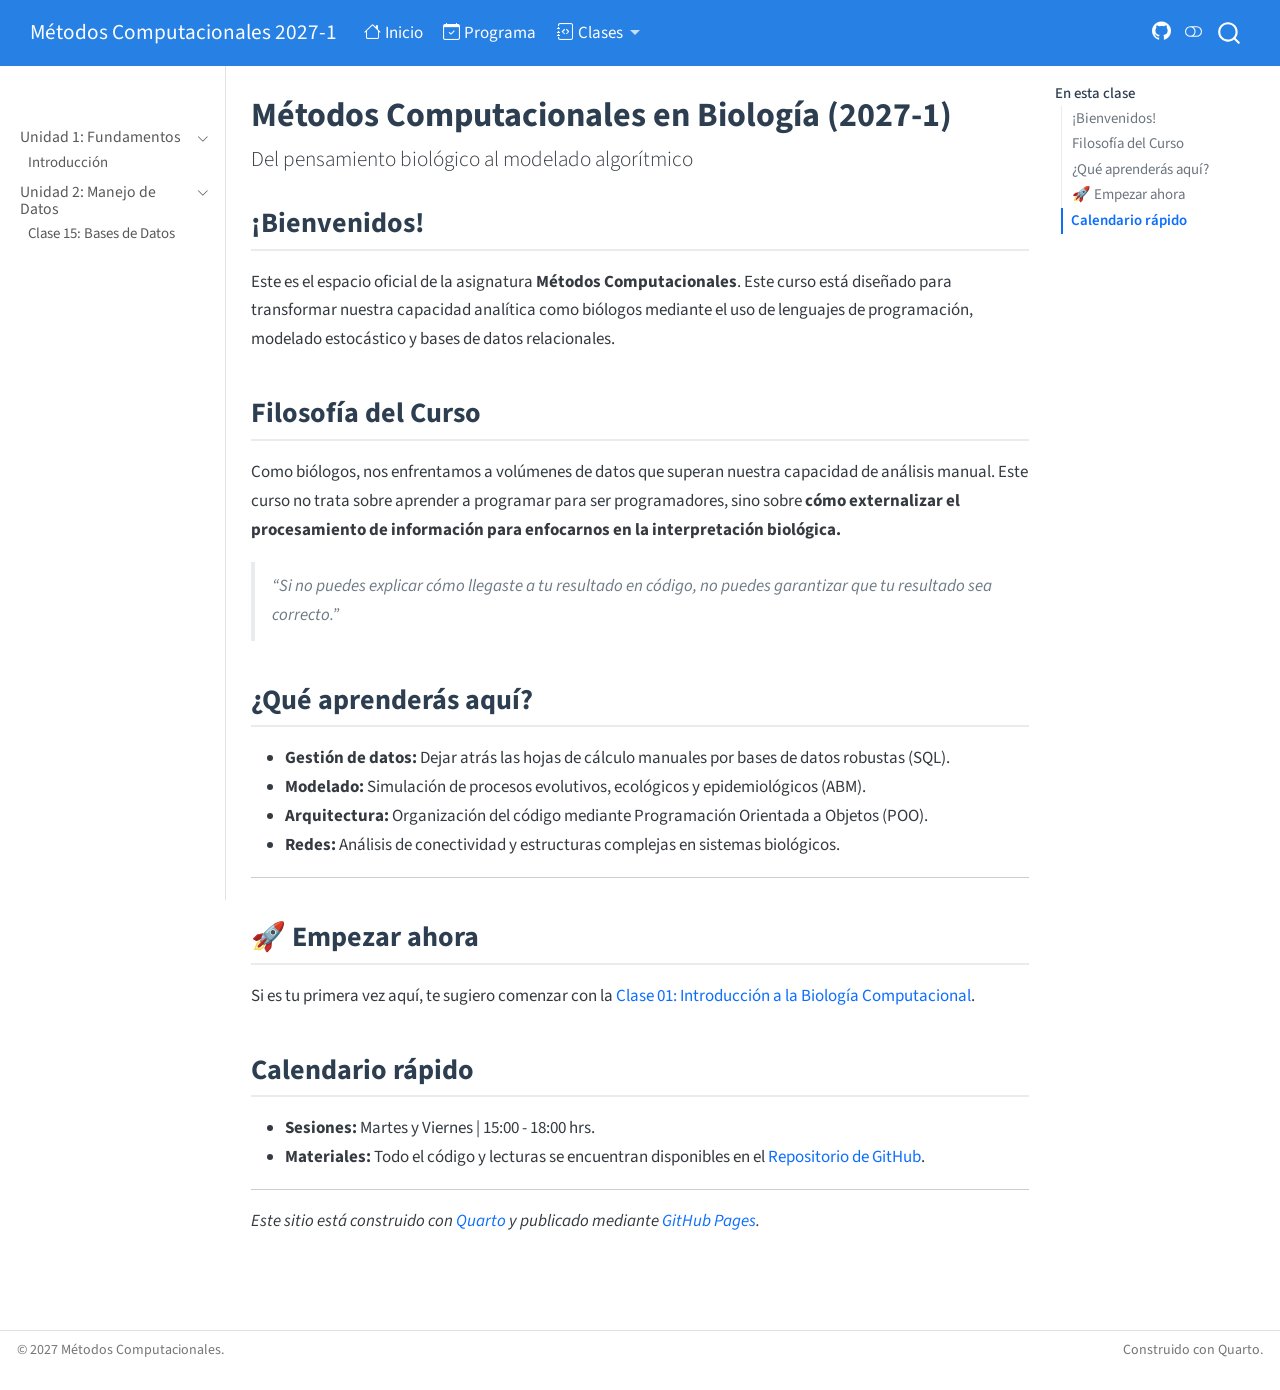
==== docs/index.html @ 6503f7df "Bases de Datos" ====
<!DOCTYPE html>
<html xmlns="http://www.w3.org/1999/xhtml" lang="en" xml:lang="en"><head>

<meta charset="utf-8">
<meta name="generator" content="quarto-1.9.38">

<meta name="viewport" content="width=device-width, initial-scale=1.0, user-scalable=yes">


<title>Métodos Computacionales en Biología (2027-1) – Métodos Computacionales 2027-1</title>
<style>
/* Default styles provided by pandoc.
** See https://pandoc.org/MANUAL.html#variables-for-html for config info.
*/
code{white-space: pre-wrap;}
span.smallcaps{font-variant: small-caps;}
div.columns{display: flex; gap: min(4vw, 1.5em);}
div.column{flex: auto; overflow-x: auto;}
div.hanging-indent{margin-left: 1.5em; text-indent: -1.5em;}
ul.task-list{list-style: none;}
ul.task-list li input[type="checkbox"] {
  width: 0.8em;
  margin: 0 0.8em 0.2em -1em; /* quarto-specific, see https://github.com/quarto-dev/quarto-cli/issues/4556 */ 
  vertical-align: middle;
}
</style>


<script src="site_libs/quarto-nav/quarto-nav.js"></script>
<script src="site_libs/quarto-nav/headroom.min.js"></script>
<script src="site_libs/clipboard/clipboard.min.js"></script>
<script src="site_libs/quarto-search/autocomplete.umd.js"></script>
<script src="site_libs/quarto-search/fuse.min.js"></script>
<script src="site_libs/quarto-search/quarto-search.js"></script>
<meta name="quarto:offset" content="./">
<script src="site_libs/quarto-html/quarto.js" type="module"></script>
<script src="site_libs/quarto-html/tabsets/tabsets.js" type="module"></script>
<script src="site_libs/quarto-html/popper.min.js"></script>
<script src="site_libs/quarto-html/tippy.umd.min.js"></script>
<script src="site_libs/quarto-html/anchor.min.js"></script>
<link href="site_libs/quarto-html/tippy.css" rel="stylesheet">
<link href="site_libs/quarto-html/quarto-syntax-highlighting-15634bcf2e68342d4ad2dfa704d543f6.css" rel="stylesheet" class="quarto-color-scheme" id="quarto-text-highlighting-styles">
<link href="site_libs/quarto-html/quarto-syntax-highlighting-dark-0a6b7249c26820e032cb0bd839ff02b1.css" rel="stylesheet" class="quarto-color-scheme quarto-color-alternate" id="quarto-text-highlighting-styles">
<link href="site_libs/quarto-html/quarto-syntax-highlighting-15634bcf2e68342d4ad2dfa704d543f6.css" rel="stylesheet" class="quarto-color-scheme-extra" id="quarto-text-highlighting-styles">
<script src="site_libs/bootstrap/bootstrap.min.js"></script>
<link href="site_libs/bootstrap/bootstrap-icons.css" rel="stylesheet">
<link href="site_libs/bootstrap/bootstrap-c9edf900248ff5ad745d720bad500884.min.css" rel="stylesheet" append-hash="true" class="quarto-color-scheme" id="quarto-bootstrap" data-mode="light">
<link href="site_libs/bootstrap/bootstrap-dark-513254ab9fde06903d9cc9952ab71812.min.css" rel="stylesheet" append-hash="true" class="quarto-color-scheme quarto-color-alternate" id="quarto-bootstrap" data-mode="dark">
<link href="site_libs/bootstrap/bootstrap-c9edf900248ff5ad745d720bad500884.min.css" rel="stylesheet" append-hash="true" class="quarto-color-scheme-extra" id="quarto-bootstrap" data-mode="light">
<script id="quarto-search-options" type="application/json">{
  "location": "navbar",
  "copy-button": false,
  "collapse-after": 3,
  "panel-placement": "end",
  "type": "overlay",
  "limit": 50,
  "keyboard-shortcut": [
    "f",
    "/",
    "s"
  ],
  "show-item-context": false,
  "language": {
    "search-no-results-text": "No results",
    "search-matching-documents-text": "matching documents",
    "search-copy-link-title": "Copy link to search",
    "search-hide-matches-text": "Hide additional matches",
    "search-more-match-text": "more match in this document",
    "search-more-matches-text": "more matches in this document",
    "search-clear-button-title": "Clear",
    "search-text-placeholder": "",
    "search-detached-cancel-button-title": "Cancel",
    "search-submit-button-title": "Submit",
    "search-label": "Search"
  }
}</script>


<link rel="stylesheet" href="styles.css">
</head>

<body class="nav-sidebar docked nav-fixed quarto-light"><script id="quarto-html-before-body" type="application/javascript">
    const toggleBodyColorMode = (bsSheetEl) => {
      const mode = bsSheetEl.getAttribute("data-mode");
      const bodyEl = window.document.querySelector("body");
      if (mode === "dark") {
        bodyEl.classList.add("quarto-dark");
        bodyEl.classList.remove("quarto-light");
      } else {
        bodyEl.classList.add("quarto-light");
        bodyEl.classList.remove("quarto-dark");
      }
    }
    const toggleBodyColorPrimary = () => {
      const bsSheetEl = window.document.querySelector("link#quarto-bootstrap:not([rel=disabled-stylesheet])");
      if (bsSheetEl) {
        toggleBodyColorMode(bsSheetEl);
      }
    }
    const setColorSchemeToggle = (alternate) => {
      const toggles = window.document.querySelectorAll('.quarto-color-scheme-toggle');
      for (let i=0; i < toggles.length; i++) {
        const toggle = toggles[i];
        if (toggle) {
          if (alternate) {
            toggle.classList.add("alternate");
          } else {
            toggle.classList.remove("alternate");
          }
        }
      }
    };
    const toggleColorMode = (alternate) => {
      // Switch the stylesheets
      const primaryStylesheets = window.document.querySelectorAll('link.quarto-color-scheme:not(.quarto-color-alternate)');
      const alternateStylesheets = window.document.querySelectorAll('link.quarto-color-scheme.quarto-color-alternate');
      manageTransitions('#quarto-margin-sidebar .nav-link', false);
      if (alternate) {
        // note: dark is layered on light, we don't disable primary!
        enableStylesheet(alternateStylesheets);
        for (const sheetNode of alternateStylesheets) {
          if (sheetNode.id === "quarto-bootstrap") {
            toggleBodyColorMode(sheetNode);
          }
        }
      } else {
        disableStylesheet(alternateStylesheets);
        enableStylesheet(primaryStylesheets)
        toggleBodyColorPrimary();
      }
      manageTransitions('#quarto-margin-sidebar .nav-link', true);
      // Switch the toggles
      setColorSchemeToggle(alternate)
      // Hack to workaround the fact that safari doesn't
      // properly recolor the scrollbar when toggling (#1455)
      if (navigator.userAgent.indexOf('Safari') > 0 && navigator.userAgent.indexOf('Chrome') == -1) {
        manageTransitions("body", false);
        window.scrollTo(0, 1);
        setTimeout(() => {
          window.scrollTo(0, 0);
          manageTransitions("body", true);
        }, 40);
      }
    }
    const disableStylesheet = (stylesheets) => {
      for (let i=0; i < stylesheets.length; i++) {
        const stylesheet = stylesheets[i];
        stylesheet.rel = 'disabled-stylesheet';
      }
    }
    const enableStylesheet = (stylesheets) => {
      for (let i=0; i < stylesheets.length; i++) {
        const stylesheet = stylesheets[i];
        if(stylesheet.rel !== 'stylesheet') { // for Chrome, which will still FOUC without this check
          stylesheet.rel = 'stylesheet';
        }
      }
    }
    const manageTransitions = (selector, allowTransitions) => {
      const els = window.document.querySelectorAll(selector);
      for (let i=0; i < els.length; i++) {
        const el = els[i];
        if (allowTransitions) {
          el.classList.remove('notransition');
        } else {
          el.classList.add('notransition');
        }
      }
    }
    const isFileUrl = () => {
      return window.location.protocol === 'file:';
    }
    const hasAlternateSentinel = () => {
      let styleSentinel = getColorSchemeSentinel();
      if (styleSentinel !== null) {
        return styleSentinel === "alternate";
      } else {
        return false;
      }
    }
    const setStyleSentinel = (alternate) => {
      const value = alternate ? "alternate" : "default";
      if (!isFileUrl()) {
        window.localStorage.setItem("quarto-color-scheme", value);
      } else {
        localAlternateSentinel = value;
      }
    }
    const getColorSchemeSentinel = () => {
      if (!isFileUrl()) {
        const storageValue = window.localStorage.getItem("quarto-color-scheme");
        return storageValue != null ? storageValue : localAlternateSentinel;
      } else {
        return localAlternateSentinel;
      }
    }
    const toggleGiscusIfUsed = (isAlternate, darkModeDefault) => {
      const baseTheme = document.querySelector('#giscus-base-theme')?.value ?? 'light';
      const alternateTheme = document.querySelector('#giscus-alt-theme')?.value ?? 'dark';
      let newTheme = '';
      if(authorPrefersDark) {
        newTheme = isAlternate ? baseTheme : alternateTheme;
      } else {
        newTheme = isAlternate ? alternateTheme : baseTheme;
      }
      const changeGiscusTheme = () => {
        // From: https://github.com/giscus/giscus/issues/336
        const sendMessage = (message) => {
          const iframe = document.querySelector('iframe.giscus-frame');
          if (!iframe) return;
          iframe.contentWindow.postMessage({ giscus: message }, 'https://giscus.app');
        }
        sendMessage({
          setConfig: {
            theme: newTheme
          }
        });
      }
      const isGiscussLoaded = window.document.querySelector('iframe.giscus-frame') !== null;
      if (isGiscussLoaded) {
        changeGiscusTheme();
      }
    };
    const authorPrefersDark = false;
    const darkModeDefault = authorPrefersDark;
      document.querySelector('link#quarto-text-highlighting-styles.quarto-color-scheme-extra').rel = 'disabled-stylesheet';
      document.querySelector('link#quarto-bootstrap.quarto-color-scheme-extra').rel = 'disabled-stylesheet';
    let localAlternateSentinel = darkModeDefault ? 'alternate' : 'default';
    // Dark / light mode switch
    window.quartoToggleColorScheme = () => {
      // Read the current dark / light value
      let toAlternate = !hasAlternateSentinel();
      toggleColorMode(toAlternate);
      setStyleSentinel(toAlternate);
      toggleGiscusIfUsed(toAlternate, darkModeDefault);
      window.dispatchEvent(new Event('resize'));
    };
    // Switch to dark mode if need be
    if (hasAlternateSentinel()) {
      toggleColorMode(true);
    } else {
      toggleColorMode(false);
    }
  </script>

<div id="quarto-search-results"></div>
  <header id="quarto-header" class="headroom fixed-top">
    <nav class="navbar navbar-expand-lg " data-bs-theme="dark">
      <div class="navbar-container container-fluid">
      <div class="navbar-brand-container mx-auto">
    <a class="navbar-brand" href="./index.html">
    <span class="navbar-title">Métodos Computacionales 2027-1</span>
    </a>
  </div>
            <div id="quarto-search" class="" title="Search"></div>
          <button class="navbar-toggler" type="button" data-bs-toggle="collapse" data-bs-target="#navbarCollapse" aria-controls="navbarCollapse" role="menu" aria-expanded="false" aria-label="Toggle navigation" onclick="if (window.quartoToggleHeadroom) { window.quartoToggleHeadroom(); }">
  <span class="navbar-toggler-icon"></span>
</button>
          <div class="collapse navbar-collapse" id="navbarCollapse">
            <ul class="navbar-nav navbar-nav-scroll me-auto">
  <li class="nav-item">
    <a class="nav-link active" href="./index.html" aria-current="page"> <i class="bi bi-house" role="img">
</i> 
<span class="menu-text">Inicio</span></a>
  </li>  
  <li class="nav-item">
    <a class="nav-link" href="./programa.html"> <i class="bi bi-calendar-check" role="img">
</i> 
<span class="menu-text">Programa</span></a>
  </li>  
  <li class="nav-item dropdown ">
    <a class="nav-link dropdown-toggle" href="#" id="nav-menu-clases" role="link" data-bs-toggle="dropdown" aria-expanded="false">
      <i class="bi bi-journal-code" role="img">
</i> 
 <span class="menu-text">Clases</span>
    </a>
    <ul class="dropdown-menu" aria-labelledby="nav-menu-clases">    
        <li>
    <a class="dropdown-item" href="./clases/clase-15-db.html">
 <span class="dropdown-text">Clase 15: Bases de Datos</span></a>
  </li>  
    </ul>
  </li>
</ul>
            <ul class="navbar-nav navbar-nav-scroll ms-auto">
  <li class="nav-item compact">
    <a class="nav-link" href="https://github.com/tu-usuario/Metodos_Computacionales_2027_1"> <i class="bi bi-github" role="img" aria-label="GitHub">
</i> 
<span class="menu-text"></span></a>
  </li>  
</ul>
          </div> <!-- /navcollapse -->
            <div class="quarto-navbar-tools">
  <a href="" class="quarto-color-scheme-toggle quarto-navigation-tool  px-1" onclick="window.quartoToggleColorScheme(); return false;" title="Toggle dark mode"><i class="bi"></i></a>
</div>
      </div> <!-- /container-fluid -->
    </nav>
  <nav class="quarto-secondary-nav">
    <div class="container-fluid d-flex">
      <button type="button" class="quarto-btn-toggle btn" data-bs-toggle="collapse" role="button" data-bs-target=".quarto-sidebar-collapse-item" aria-controls="quarto-sidebar" aria-expanded="false" aria-label="Toggle sidebar navigation" onclick="if (window.quartoToggleHeadroom) { window.quartoToggleHeadroom(); }">
        <i class="bi bi-layout-text-sidebar-reverse"></i>
      </button>
        <nav class="quarto-page-breadcrumbs" aria-label="breadcrumb"><ol class="breadcrumb"><li class="breadcrumb-item">Métodos Computacionales en Biología (2027-1)</li></ol></nav>
        <a class="flex-grow-1" role="navigation" data-bs-toggle="collapse" data-bs-target=".quarto-sidebar-collapse-item" aria-controls="quarto-sidebar" aria-expanded="false" aria-label="Toggle sidebar navigation" onclick="if (window.quartoToggleHeadroom) { window.quartoToggleHeadroom(); }">      
        </a>
      <button type="button" class="btn quarto-search-button" aria-label="Search" onclick="window.quartoOpenSearch();">
        <i class="bi bi-search"></i>
      </button>
    </div>
  </nav>
</header>
<!-- content -->
<div id="quarto-content" class="quarto-container page-columns page-rows-contents page-layout-article page-navbar">
<!-- sidebar -->
  <nav id="quarto-sidebar" class="sidebar collapse collapse-horizontal quarto-sidebar-collapse-item sidebar-navigation docked overflow-auto">
        <div class="mt-2 flex-shrink-0 align-items-center">
        <div class="sidebar-search">
        <div id="quarto-search" class="" title="Search"></div>
        </div>
        </div>
    <div class="sidebar-menu-container"> 
    <ul class="list-unstyled mt-1">
        <li class="sidebar-item sidebar-item-section">
      <div class="sidebar-item-container"> 
            <a class="sidebar-item-text sidebar-link text-start" data-bs-toggle="collapse" data-bs-target="#quarto-sidebar-section-1" role="navigation" aria-expanded="true">
 <span class="menu-text">Unidad 1: Fundamentos</span></a>
          <a class="sidebar-item-toggle text-start" data-bs-toggle="collapse" data-bs-target="#quarto-sidebar-section-1" role="navigation" aria-expanded="true" aria-label="Toggle section">
            <i class="bi bi-chevron-right ms-2"></i>
          </a> 
      </div>
      <ul id="quarto-sidebar-section-1" class="collapse list-unstyled sidebar-section depth1 show">  
          <li class="sidebar-item">
  <div class="sidebar-item-container"> 
  <a href="./clases/clase-01-intro.html" class="sidebar-item-text sidebar-link">
 <span class="menu-text">Introducción</span></a>
  </div>
</li>
      </ul>
  </li>
        <li class="sidebar-item sidebar-item-section">
      <div class="sidebar-item-container"> 
            <a class="sidebar-item-text sidebar-link text-start" data-bs-toggle="collapse" data-bs-target="#quarto-sidebar-section-2" role="navigation" aria-expanded="true">
 <span class="menu-text">Unidad 2: Manejo de Datos</span></a>
          <a class="sidebar-item-toggle text-start" data-bs-toggle="collapse" data-bs-target="#quarto-sidebar-section-2" role="navigation" aria-expanded="true" aria-label="Toggle section">
            <i class="bi bi-chevron-right ms-2"></i>
          </a> 
      </div>
      <ul id="quarto-sidebar-section-2" class="collapse list-unstyled sidebar-section depth1 show">  
          <li class="sidebar-item">
  <div class="sidebar-item-container"> 
  <a href="./clases/clase-15-db.html" class="sidebar-item-text sidebar-link">
 <span class="menu-text">Clase 15: Bases de Datos</span></a>
  </div>
</li>
      </ul>
  </li>
    </ul>
    </div>
</nav>
<div id="quarto-sidebar-glass" class="quarto-sidebar-collapse-item" data-bs-toggle="collapse" data-bs-target=".quarto-sidebar-collapse-item"></div>
<!-- margin-sidebar -->
    <div id="quarto-margin-sidebar" class="sidebar margin-sidebar">
        <nav id="TOC" role="doc-toc" class="toc-active">
    <h2 id="toc-title">En esta clase</h2>
   
  <ul>
  <li><a href="#bienvenidos" id="toc-bienvenidos" class="nav-link active" data-scroll-target="#bienvenidos">¡Bienvenidos!</a></li>
  <li><a href="#filosofía-del-curso" id="toc-filosofía-del-curso" class="nav-link" data-scroll-target="#filosofía-del-curso">Filosofía del Curso</a></li>
  <li><a href="#qué-aprenderás-aquí" id="toc-qué-aprenderás-aquí" class="nav-link" data-scroll-target="#qué-aprenderás-aquí">¿Qué aprenderás aquí?</a></li>
  <li><a href="#empezar-ahora" id="toc-empezar-ahora" class="nav-link" data-scroll-target="#empezar-ahora">🚀 Empezar ahora</a></li>
  <li><a href="#calendario-rápido" id="toc-calendario-rápido" class="nav-link" data-scroll-target="#calendario-rápido">Calendario rápido</a></li>
  </ul>
</nav>
    </div>
<!-- main -->
<main class="content" id="quarto-document-content">


<header id="title-block-header" class="quarto-title-block default">
<div class="quarto-title">
<h1 class="title">Métodos Computacionales en Biología (2027-1)</h1>
<p class="subtitle lead">Del pensamiento biológico al modelado algorítmico</p>
</div>



<div class="quarto-title-meta">

    
  
    
  </div>
  


</header>


<section id="bienvenidos" class="level2">
<h2 class="anchored" data-anchor-id="bienvenidos">¡Bienvenidos!</h2>
<p>Este es el espacio oficial de la asignatura <strong>Métodos Computacionales</strong>. Este curso está diseñado para transformar nuestra capacidad analítica como biólogos mediante el uso de lenguajes de programación, modelado estocástico y bases de datos relacionales.</p>
</section>
<section id="filosofía-del-curso" class="level2">
<h2 class="anchored" data-anchor-id="filosofía-del-curso">Filosofía del Curso</h2>
<p>Como biólogos, nos enfrentamos a volúmenes de datos que superan nuestra capacidad de análisis manual. Este curso no trata sobre aprender a programar para ser programadores, sino sobre <strong>cómo externalizar el procesamiento de información para enfocarnos en la interpretación biológica.</strong></p>
<blockquote class="blockquote">
<p><em>“Si no puedes explicar cómo llegaste a tu resultado en código, no puedes garantizar que tu resultado sea correcto.”</em></p>
</blockquote>
</section>
<section id="qué-aprenderás-aquí" class="level2">
<h2 class="anchored" data-anchor-id="qué-aprenderás-aquí">¿Qué aprenderás aquí?</h2>
<ul>
<li><strong>Gestión de datos:</strong> Dejar atrás las hojas de cálculo manuales por bases de datos robustas (SQL).</li>
<li><strong>Modelado:</strong> Simulación de procesos evolutivos, ecológicos y epidemiológicos (ABM).</li>
<li><strong>Arquitectura:</strong> Organización del código mediante Programación Orientada a Objetos (POO).</li>
<li><strong>Redes:</strong> Análisis de conectividad y estructuras complejas en sistemas biológicos.</li>
</ul>
<hr>
</section>
<section id="empezar-ahora" class="level2">
<h2 class="anchored" data-anchor-id="empezar-ahora">🚀 Empezar ahora</h2>
<p>Si es tu primera vez aquí, te sugiero comenzar con la <a href="./clases/clase-01-intro.html">Clase 01: Introducción a la Biología Computacional</a>.</p>
</section>
<section id="calendario-rápido" class="level2">
<h2 class="anchored" data-anchor-id="calendario-rápido">Calendario rápido</h2>
<ul>
<li><strong>Sesiones:</strong> Martes y Viernes | 15:00 - 18:00 hrs.</li>
<li><strong>Materiales:</strong> Todo el código y lecturas se encuentran disponibles en el <a href="https://github.com/tu-usuario/Metodos_Computacionales_2027_1">Repositorio de GitHub</a>.</li>
</ul>
<hr>
<p><em>Este sitio está construido con <a href="https://quarto.org">Quarto</a> y publicado mediante <a href="https://pages.github.com">GitHub Pages</a>.</em></p>


</section>

</main> <!-- /main -->
<script id="quarto-html-after-body" type="application/javascript">
  window.document.addEventListener("DOMContentLoaded", function (event) {
    // Ensure there is a toggle, if there isn't float one in the top right
    if (window.document.querySelector('.quarto-color-scheme-toggle') === null) {
      const a = window.document.createElement('a');
      a.classList.add('top-right');
      a.classList.add('quarto-color-scheme-toggle');
      a.href = "";
      a.onclick = function() { try { window.quartoToggleColorScheme(); } catch {} return false; };
      const i = window.document.createElement("i");
      i.classList.add('bi');
      a.appendChild(i);
      window.document.body.appendChild(a);
    }
    setColorSchemeToggle(hasAlternateSentinel())
    const icon = "";
    const anchorJS = new window.AnchorJS();
    anchorJS.options = {
      placement: 'right',
      icon: icon
    };
    anchorJS.add('.anchored');
    const isCodeAnnotation = (el) => {
      for (const clz of el.classList) {
        if (clz.startsWith('code-annotation-')) {                     
          return true;
        }
      }
      return false;
    }
    const onCopySuccess = function(e) {
      // button target
      const button = e.trigger;
      // don't keep focus
      button.blur();
      // flash "checked"
      button.classList.add('code-copy-button-checked');
      var currentTitle = button.getAttribute("title");
      button.setAttribute("title", "Copied!");
      let tooltip;
      if (window.bootstrap) {
        button.setAttribute("data-bs-toggle", "tooltip");
        button.setAttribute("data-bs-placement", "left");
        button.setAttribute("data-bs-title", "Copied!");
        tooltip = new bootstrap.Tooltip(button, 
          { trigger: "manual", 
            customClass: "code-copy-button-tooltip",
            offset: [0, -8]});
        tooltip.show();    
      }
      setTimeout(function() {
        if (tooltip) {
          tooltip.hide();
          button.removeAttribute("data-bs-title");
          button.removeAttribute("data-bs-toggle");
          button.removeAttribute("data-bs-placement");
        }
        button.setAttribute("title", currentTitle);
        button.classList.remove('code-copy-button-checked');
      }, 1000);
      // clear code selection
      e.clearSelection();
    }
    const getTextToCopy = function(trigger) {
      const outerScaffold = trigger.parentElement.cloneNode(true);
      const codeEl = outerScaffold.querySelector('code');
      for (const childEl of codeEl.children) {
        if (isCodeAnnotation(childEl)) {
          childEl.remove();
        }
      }
      return codeEl.innerText;
    }
    const clipboard = new window.ClipboardJS('.code-copy-button:not([data-in-quarto-modal])', {
      text: getTextToCopy
    });
    clipboard.on('success', onCopySuccess);
    if (window.document.getElementById('quarto-embedded-source-code-modal')) {
      const clipboardModal = new window.ClipboardJS('.code-copy-button[data-in-quarto-modal]', {
        text: getTextToCopy,
        container: window.document.getElementById('quarto-embedded-source-code-modal')
      });
      clipboardModal.on('success', onCopySuccess);
    }
      var localhostRegex = new RegExp(/^(?:http|https):\/\/localhost\:?[0-9]*\//);
      var mailtoRegex = new RegExp(/^mailto:/);
        var filterRegex = new RegExp("https:\/\/tu-usuario\.github\.io\/Metodos_Computacionales_2027_1");
      var isInternal = (href) => {
          return filterRegex.test(href) || localhostRegex.test(href) || mailtoRegex.test(href);
      }
      // Inspect non-navigation links and adorn them if external
     var links = window.document.querySelectorAll('a[href]:not(.nav-link):not(.navbar-brand):not(.toc-action):not(.sidebar-link):not(.sidebar-item-toggle):not(.pagination-link):not(.no-external):not([aria-hidden]):not(.dropdown-item):not(.quarto-navigation-tool):not(.about-link)');
      for (var i=0; i<links.length; i++) {
        const link = links[i];
        if (!isInternal(link.href)) {
          // undo the damage that might have been done by quarto-nav.js in the case of
          // links that we want to consider external
          if (link.dataset.originalHref !== undefined) {
            link.href = link.dataset.originalHref;
          }
        }
      }
    function tippyHover(el, contentFn, onTriggerFn, onUntriggerFn) {
      const config = {
        allowHTML: true,
        maxWidth: 500,
        delay: 100,
        arrow: false,
        appendTo: function(el) {
            return el.parentElement;
        },
        interactive: true,
        interactiveBorder: 10,
        theme: 'quarto',
        placement: 'bottom-start',
      };
      if (contentFn) {
        config.content = contentFn;
      }
      if (onTriggerFn) {
        config.onTrigger = onTriggerFn;
      }
      if (onUntriggerFn) {
        config.onUntrigger = onUntriggerFn;
      }
      window.tippy(el, config); 
    }
    const noterefs = window.document.querySelectorAll('a[role="doc-noteref"]');
    for (var i=0; i<noterefs.length; i++) {
      const ref = noterefs[i];
      tippyHover(ref, function() {
        // use id or data attribute instead here
        let href = ref.getAttribute('data-footnote-href') || ref.getAttribute('href');
        try { href = new URL(href).hash; } catch {}
        const id = href.replace(/^#\/?/, "");
        const note = window.document.getElementById(id);
        if (note) {
          return note.innerHTML;
        } else {
          return "";
        }
      });
    }
    const xrefs = window.document.querySelectorAll('a.quarto-xref');
    const processXRef = (id, note) => {
      // Strip column container classes
      const stripColumnClz = (el) => {
        el.classList.remove("page-full", "page-columns");
        if (el.children) {
          for (const child of el.children) {
            stripColumnClz(child);
          }
        }
      }
      stripColumnClz(note)
      if (id === null || id.startsWith('sec-')) {
        // Special case sections, only their first couple elements
        const container = document.createElement("div");
        if (note.children && note.children.length > 2) {
          container.appendChild(note.children[0].cloneNode(true));
          for (let i = 1; i < note.children.length; i++) {
            const child = note.children[i];
            if (child.tagName === "P" && child.innerText === "") {
              continue;
            } else {
              container.appendChild(child.cloneNode(true));
              break;
            }
          }
          if (window.Quarto?.typesetMath) {
            window.Quarto.typesetMath(container);
          }
          return container.innerHTML
        } else {
          if (window.Quarto?.typesetMath) {
            window.Quarto.typesetMath(note);
          }
          return note.innerHTML;
        }
      } else {
        // Remove any anchor links if they are present
        const anchorLink = note.querySelector('a.anchorjs-link');
        if (anchorLink) {
          anchorLink.remove();
        }
        if (window.Quarto?.typesetMath) {
          window.Quarto.typesetMath(note);
        }
        if (note.classList.contains("callout")) {
          return note.outerHTML;
        } else {
          return note.innerHTML;
        }
      }
    }
    for (var i=0; i<xrefs.length; i++) {
      const xref = xrefs[i];
      tippyHover(xref, undefined, function(instance) {
        instance.disable();
        let url = xref.getAttribute('href');
        let hash = undefined; 
        if (url.startsWith('#')) {
          hash = url;
        } else {
          try { hash = new URL(url).hash; } catch {}
        }
        if (hash) {
          const id = hash.replace(/^#\/?/, "");
          const note = window.document.getElementById(id);
          if (note !== null) {
            try {
              const html = processXRef(id, note.cloneNode(true));
              instance.setContent(html);
            } finally {
              instance.enable();
              instance.show();
            }
          } else {
            // See if we can fetch this
            fetch(url.split('#')[0])
            .then(res => res.text())
            .then(html => {
              const parser = new DOMParser();
              const htmlDoc = parser.parseFromString(html, "text/html");
              const note = htmlDoc.getElementById(id);
              if (note !== null) {
                const html = processXRef(id, note);
                instance.setContent(html);
              } 
            }).finally(() => {
              instance.enable();
              instance.show();
            });
          }
        } else {
          // See if we can fetch a full url (with no hash to target)
          // This is a special case and we should probably do some content thinning / targeting
          fetch(url)
          .then(res => res.text())
          .then(html => {
            const parser = new DOMParser();
            const htmlDoc = parser.parseFromString(html, "text/html");
            const note = htmlDoc.querySelector('main.content');
            if (note !== null) {
              // This should only happen for chapter cross references
              // (since there is no id in the URL)
              // remove the first header
              if (note.children.length > 0 && note.children[0].tagName === "HEADER") {
                note.children[0].remove();
              }
              const html = processXRef(null, note);
              instance.setContent(html);
            } 
          }).finally(() => {
            instance.enable();
            instance.show();
          });
        }
      }, function(instance) {
      });
    }
        let selectedAnnoteEl;
        const selectorForAnnotation = ( cell, annotation) => {
          let cellAttr = 'data-code-cell="' + cell + '"';
          let lineAttr = 'data-code-annotation="' +  annotation + '"';
          const selector = 'span[' + cellAttr + '][' + lineAttr + ']';
          return selector;
        }
        const selectCodeLines = (annoteEl) => {
          const doc = window.document;
          const targetCell = annoteEl.getAttribute("data-target-cell");
          const targetAnnotation = annoteEl.getAttribute("data-target-annotation");
          const annoteSpan = window.document.querySelector(selectorForAnnotation(targetCell, targetAnnotation));
          const lines = annoteSpan.getAttribute("data-code-lines").split(",");
          const lineIds = lines.map((line) => {
            return targetCell + "-" + line;
          })
          let top = null;
          let height = null;
          let parent = null;
          if (lineIds.length > 0) {
              //compute the position of the single el (top and bottom and make a div)
              const el = window.document.getElementById(lineIds[0]);
              top = el.offsetTop;
              height = el.offsetHeight;
              parent = el.parentElement.parentElement;
            if (lineIds.length > 1) {
              const lastEl = window.document.getElementById(lineIds[lineIds.length - 1]);
              const bottom = lastEl.offsetTop + lastEl.offsetHeight;
              height = bottom - top;
            }
            if (top !== null && height !== null && parent !== null) {
              // cook up a div (if necessary) and position it 
              let div = window.document.getElementById("code-annotation-line-highlight");
              if (div === null) {
                div = window.document.createElement("div");
                div.setAttribute("id", "code-annotation-line-highlight");
                div.style.position = 'absolute';
                parent.appendChild(div);
              }
              div.style.top = top - 2 + "px";
              div.style.height = height + 4 + "px";
              div.style.left = 0;
              let gutterDiv = window.document.getElementById("code-annotation-line-highlight-gutter");
              if (gutterDiv === null) {
                gutterDiv = window.document.createElement("div");
                gutterDiv.setAttribute("id", "code-annotation-line-highlight-gutter");
                gutterDiv.style.position = 'absolute';
                const codeCell = window.document.getElementById(targetCell);
                const gutter = codeCell.querySelector('.code-annotation-gutter');
                gutter.appendChild(gutterDiv);
              }
              gutterDiv.style.top = top - 2 + "px";
              gutterDiv.style.height = height + 4 + "px";
            }
            selectedAnnoteEl = annoteEl;
          }
        };
        const unselectCodeLines = () => {
          const elementsIds = ["code-annotation-line-highlight", "code-annotation-line-highlight-gutter"];
          elementsIds.forEach((elId) => {
            const div = window.document.getElementById(elId);
            if (div) {
              div.remove();
            }
          });
          selectedAnnoteEl = undefined;
        };
          // Handle positioning of the toggle
      window.addEventListener(
        "resize",
        throttle(() => {
          elRect = undefined;
          if (selectedAnnoteEl) {
            selectCodeLines(selectedAnnoteEl);
          }
        }, 10)
      );
      function throttle(fn, ms) {
      let throttle = false;
      let timer;
        return (...args) => {
          if(!throttle) { // first call gets through
              fn.apply(this, args);
              throttle = true;
          } else { // all the others get throttled
              if(timer) clearTimeout(timer); // cancel #2
              timer = setTimeout(() => {
                fn.apply(this, args);
                timer = throttle = false;
              }, ms);
          }
        };
      }
        // Attach click handler to the DT
        const annoteDls = window.document.querySelectorAll('dt[data-target-cell]');
        for (const annoteDlNode of annoteDls) {
          annoteDlNode.addEventListener('click', (event) => {
            const clickedEl = event.target;
            if (clickedEl !== selectedAnnoteEl) {
              unselectCodeLines();
              const activeEl = window.document.querySelector('dt[data-target-cell].code-annotation-active');
              if (activeEl) {
                activeEl.classList.remove('code-annotation-active');
              }
              selectCodeLines(clickedEl);
              clickedEl.classList.add('code-annotation-active');
            } else {
              // Unselect the line
              unselectCodeLines();
              clickedEl.classList.remove('code-annotation-active');
            }
          });
        }
    const findCites = (el) => {
      const parentEl = el.parentElement;
      if (parentEl) {
        const cites = parentEl.dataset.cites;
        if (cites) {
          return {
            el,
            cites: cites.split(' ')
          };
        } else {
          return findCites(el.parentElement)
        }
      } else {
        return undefined;
      }
    };
    var bibliorefs = window.document.querySelectorAll('a[role="doc-biblioref"]');
    for (var i=0; i<bibliorefs.length; i++) {
      const ref = bibliorefs[i];
      const citeInfo = findCites(ref);
      if (citeInfo) {
        tippyHover(citeInfo.el, function() {
          var popup = window.document.createElement('div');
          citeInfo.cites.forEach(function(cite) {
            var citeDiv = window.document.createElement('div');
            citeDiv.classList.add('hanging-indent');
            citeDiv.classList.add('csl-entry');
            var biblioDiv = window.document.getElementById('ref-' + cite);
            if (biblioDiv) {
              citeDiv.innerHTML = biblioDiv.innerHTML;
            }
            popup.appendChild(citeDiv);
          });
          return popup.innerHTML;
        });
      }
    }
  });
  </script>
</div> <!-- /content -->
<footer class="footer">
  <div class="nav-footer">
    <div class="nav-footer-left">
<p>© 2027 Métodos Computacionales.</p>
</div>   
    <div class="nav-footer-center">
      &nbsp;
    </div>
    <div class="nav-footer-right">
<p>Construido con <a href="https://quarto.org/">Quarto</a>.</p>
</div>
  </div>
</footer>




</body></html>
---- docs/site_libs/quarto-html/tippy.css ----
.tippy-box[data-animation=fade][data-state=hidden]{opacity:0}[data-tippy-root]{max-width:calc(100vw - 10px)}.tippy-box{position:relative;background-color:#333;color:#fff;border-radius:4px;font-size:14px;line-height:1.4;white-space:normal;outline:0;transition-property:transform,visibility,opacity}.tippy-box[data-placement^=top]>.tippy-arrow{bottom:0}.tippy-box[data-placement^=top]>.tippy-arrow:before{bottom:-7px;left:0;border-width:8px 8px 0;border-top-color:initial;transform-origin:center top}.tippy-box[data-placement^=bottom]>.tippy-arrow{top:0}.tippy-box[data-placement^=bottom]>.tippy-arrow:before{top:-7px;left:0;border-width:0 8px 8px;border-bottom-color:initial;transform-origin:center bottom}.tippy-box[data-placement^=left]>.tippy-arrow{right:0}.tippy-box[data-placement^=left]>.tippy-arrow:before{border-width:8px 0 8px 8px;border-left-color:initial;right:-7px;transform-origin:center left}.tippy-box[data-placement^=right]>.tippy-arrow{left:0}.tippy-box[data-placement^=right]>.tippy-arrow:before{left:-7px;border-width:8px 8px 8px 0;border-right-color:initial;transform-origin:center right}.tippy-box[data-inertia][data-state=visible]{transition-timing-function:cubic-bezier(.54,1.5,.38,1.11)}.tippy-arrow{width:16px;height:16px;color:#333}.tippy-arrow:before{content:"";position:absolute;border-color:transparent;border-style:solid}.tippy-content{position:relative;padding:5px 9px;z-index:1}
---- docs/site_libs/quarto-html/quarto-syntax-highlighting-15634bcf2e68342d4ad2dfa704d543f6.css ----
/* quarto syntax highlight colors */
:root {
  --quarto-hl-ot-color: #003B4F;
  --quarto-hl-at-color: #657422;
  --quarto-hl-ss-color: #20794D;
  --quarto-hl-an-color: #5E5E5E;
  --quarto-hl-fu-color: #4758AB;
  --quarto-hl-st-color: #20794D;
  --quarto-hl-cf-color: #003B4F;
  --quarto-hl-op-color: #5E5E5E;
  --quarto-hl-er-color: #AD0000;
  --quarto-hl-bn-color: #AD0000;
  --quarto-hl-al-color: #AD0000;
  --quarto-hl-va-color: #111111;
  --quarto-hl-bu-color: inherit;
  --quarto-hl-ex-color: inherit;
  --quarto-hl-pp-color: #AD0000;
  --quarto-hl-in-color: #5E5E5E;
  --quarto-hl-vs-color: #20794D;
  --quarto-hl-wa-color: #5E5E5E;
  --quarto-hl-do-color: #5E5E5E;
  --quarto-hl-im-color: #00769E;
  --quarto-hl-ch-color: #20794D;
  --quarto-hl-dt-color: #AD0000;
  --quarto-hl-fl-color: #AD0000;
  --quarto-hl-co-color: #5E5E5E;
  --quarto-hl-cv-color: #5E5E5E;
  --quarto-hl-cn-color: #8f5902;
  --quarto-hl-sc-color: #5E5E5E;
  --quarto-hl-dv-color: #AD0000;
  --quarto-hl-kw-color: #003B4F;
}

/* other quarto variables */
:root {
  --quarto-font-monospace: SFMono-Regular, Menlo, Monaco, Consolas, "Liberation Mono", "Courier New", monospace;
}

/* syntax highlight based on Pandoc's rules */
pre > code.sourceCode > span {
  color: #003B4F;
}

code.sourceCode > span {
  color: #003B4F;
}

div.sourceCode,
div.sourceCode pre.sourceCode {
  color: #003B4F;
}

/* Normal */
code span {
  color: #003B4F;
}

/* Alert */
code span.al {
  color: #AD0000;
  font-style: inherit;
}

/* Annotation */
code span.an {
  color: #5E5E5E;
  font-style: inherit;
}

/* Attribute */
code span.at {
  color: #657422;
  font-style: inherit;
}

/* BaseN */
code span.bn {
  color: #AD0000;
  font-style: inherit;
}

/* BuiltIn */
code span.bu {
  font-style: inherit;
}

/* ControlFlow */
code span.cf {
  color: #003B4F;
  font-weight: bold;
  font-style: inherit;
}

/* Char */
code span.ch {
  color: #20794D;
  font-style: inherit;
}

/* Constant */
code span.cn {
  color: #8f5902;
  font-style: inherit;
}

/* Comment */
code span.co {
  color: #5E5E5E;
  font-style: inherit;
}

/* CommentVar */
code span.cv {
  color: #5E5E5E;
  font-style: italic;
}

/* Documentation */
code span.do {
  color: #5E5E5E;
  font-style: italic;
}

/* DataType */
code span.dt {
  color: #AD0000;
  font-style: inherit;
}

/* DecVal */
code span.dv {
  color: #AD0000;
  font-style: inherit;
}

/* Error */
code span.er {
  color: #AD0000;
  font-style: inherit;
}

/* Extension */
code span.ex {
  font-style: inherit;
}

/* Float */
code span.fl {
  color: #AD0000;
  font-style: inherit;
}

/* Function */
code span.fu {
  color: #4758AB;
  font-style: inherit;
}

/* Import */
code span.im {
  color: #00769E;
  font-style: inherit;
}

/* Information */
code span.in {
  color: #5E5E5E;
  font-style: inherit;
}

/* Keyword */
code span.kw {
  color: #003B4F;
  font-weight: bold;
  font-style: inherit;
}

/* Operator */
code span.op {
  color: #5E5E5E;
  font-style: inherit;
}

/* Other */
code span.ot {
  color: #003B4F;
  font-style: inherit;
}

/* Preprocessor */
code span.pp {
  color: #AD0000;
  font-style: inherit;
}

/* SpecialChar */
code span.sc {
  color: #5E5E5E;
  font-style: inherit;
}

/* SpecialString */
code span.ss {
  color: #20794D;
  font-style: inherit;
}

/* String */
code span.st {
  color: #20794D;
  font-style: inherit;
}

/* Variable */
code span.va {
  color: #111111;
  font-style: inherit;
}

/* VerbatimString */
code span.vs {
  color: #20794D;
  font-style: inherit;
}

/* Warning */
code span.wa {
  color: #5E5E5E;
  font-style: italic;
}

.prevent-inlining {
  content: "</";
}

/*# sourceMappingURL=f23921c56f73e400b49028c9186a1aa0.css.map */
---- docs/site_libs/quarto-html/quarto-syntax-highlighting-dark-0a6b7249c26820e032cb0bd839ff02b1.css ----
/* quarto syntax highlight colors */
:root {
  --quarto-hl-al-color: #f07178;
  --quarto-hl-an-color: #d4d0ab;
  --quarto-hl-at-color: #00e0e0;
  --quarto-hl-bn-color: #d4d0ab;
  --quarto-hl-bu-color: #abe338;
  --quarto-hl-ch-color: #abe338;
  --quarto-hl-co-color: #f8f8f2;
  --quarto-hl-cv-color: #ffd700;
  --quarto-hl-cn-color: #ffd700;
  --quarto-hl-cf-color: #ffa07a;
  --quarto-hl-dt-color: #ffa07a;
  --quarto-hl-dv-color: #d4d0ab;
  --quarto-hl-do-color: #f8f8f2;
  --quarto-hl-er-color: #f07178;
  --quarto-hl-ex-color: #00e0e0;
  --quarto-hl-fl-color: #d4d0ab;
  --quarto-hl-fu-color: #ffa07a;
  --quarto-hl-im-color: #abe338;
  --quarto-hl-in-color: #d4d0ab;
  --quarto-hl-kw-color: #ffa07a;
  --quarto-hl-op-color: #ffa07a;
  --quarto-hl-ot-color: #00e0e0;
  --quarto-hl-pp-color: #dcc6e0;
  --quarto-hl-re-color: #00e0e0;
  --quarto-hl-sc-color: #abe338;
  --quarto-hl-ss-color: #abe338;
  --quarto-hl-st-color: #abe338;
  --quarto-hl-va-color: #00e0e0;
  --quarto-hl-vs-color: #abe338;
  --quarto-hl-wa-color: #dcc6e0;
}

/* other quarto variables */
:root {
  --quarto-font-monospace: SFMono-Regular, Menlo, Monaco, Consolas, "Liberation Mono", "Courier New", monospace;
}

/* syntax highlight based on Pandoc's rules */
pre > code.sourceCode > span {
  color: #f8f8f2;
}

code.sourceCode > span {
  color: #f8f8f2;
}

div.sourceCode,
div.sourceCode pre.sourceCode {
  color: #f8f8f2;
}

/* Normal */
code span {
  color: #f8f8f2;
}

/* Alert */
code span.al {
  color: #f07178;
}

/* Annotation */
code span.an {
  color: #d4d0ab;
}

/* Attribute */
code span.at {
  color: #00e0e0;
}

/* BaseN */
code span.bn {
  color: #d4d0ab;
}

/* BuiltIn */
code span.bu {
  color: #abe338;
}

/* ControlFlow */
code span.cf {
  font-weight: bold;
  color: #ffa07a;
}

/* Char */
code span.ch {
  color: #abe338;
}

/* Constant */
code span.cn {
  color: #ffd700;
}

/* Comment */
code span.co {
  font-style: italic;
  color: #f8f8f2;
}

/* CommentVar */
code span.cv {
  color: #ffd700;
}

/* Documentation */
code span.do {
  color: #f8f8f2;
}

/* DataType */
code span.dt {
  color: #ffa07a;
}

/* DecVal */
code span.dv {
  color: #d4d0ab;
}

/* Error */
code span.er {
  color: #f07178;
  text-decoration: underline;
}

/* Extension */
code span.ex {
  font-weight: bold;
  color: #00e0e0;
}

/* Float */
code span.fl {
  color: #d4d0ab;
}

/* Function */
code span.fu {
  color: #ffa07a;
}

/* Import */
code span.im {
  color: #abe338;
}

/* Information */
code span.in {
  color: #d4d0ab;
}

/* Keyword */
code span.kw {
  font-weight: bold;
  color: #ffa07a;
}

/* Operator */
code span.op {
  color: #ffa07a;
}

/* Other */
code span.ot {
  color: #00e0e0;
}

/* Preprocessor */
code span.pp {
  color: #dcc6e0;
}

/* RegionMarker */
code span.re {
  background-color: #f8f8f2;
  color: #00e0e0;
}

/* SpecialChar */
code span.sc {
  color: #abe338;
}

/* SpecialString */
code span.ss {
  color: #abe338;
}

/* String */
code span.st {
  color: #abe338;
}

/* Variable */
code span.va {
  color: #00e0e0;
}

/* VerbatimString */
code span.vs {
  color: #abe338;
}

/* Warning */
code span.wa {
  color: #dcc6e0;
}

.prevent-inlining {
  content: "</";
}

/*# sourceMappingURL=175367c052bafc98bd680af3479823f0.css.map */
---- docs/site_libs/quarto-html/quarto-syntax-highlighting-15634bcf2e68342d4ad2dfa704d543f6.css ----
/* quarto syntax highlight colors */
:root {
  --quarto-hl-ot-color: #003B4F;
  --quarto-hl-at-color: #657422;
  --quarto-hl-ss-color: #20794D;
  --quarto-hl-an-color: #5E5E5E;
  --quarto-hl-fu-color: #4758AB;
  --quarto-hl-st-color: #20794D;
  --quarto-hl-cf-color: #003B4F;
  --quarto-hl-op-color: #5E5E5E;
  --quarto-hl-er-color: #AD0000;
  --quarto-hl-bn-color: #AD0000;
  --quarto-hl-al-color: #AD0000;
  --quarto-hl-va-color: #111111;
  --quarto-hl-bu-color: inherit;
  --quarto-hl-ex-color: inherit;
  --quarto-hl-pp-color: #AD0000;
  --quarto-hl-in-color: #5E5E5E;
  --quarto-hl-vs-color: #20794D;
  --quarto-hl-wa-color: #5E5E5E;
  --quarto-hl-do-color: #5E5E5E;
  --quarto-hl-im-color: #00769E;
  --quarto-hl-ch-color: #20794D;
  --quarto-hl-dt-color: #AD0000;
  --quarto-hl-fl-color: #AD0000;
  --quarto-hl-co-color: #5E5E5E;
  --quarto-hl-cv-color: #5E5E5E;
  --quarto-hl-cn-color: #8f5902;
  --quarto-hl-sc-color: #5E5E5E;
  --quarto-hl-dv-color: #AD0000;
  --quarto-hl-kw-color: #003B4F;
}

/* other quarto variables */
:root {
  --quarto-font-monospace: SFMono-Regular, Menlo, Monaco, Consolas, "Liberation Mono", "Courier New", monospace;
}

/* syntax highlight based on Pandoc's rules */
pre > code.sourceCode > span {
  color: #003B4F;
}

code.sourceCode > span {
  color: #003B4F;
}

div.sourceCode,
div.sourceCode pre.sourceCode {
  color: #003B4F;
}

/* Normal */
code span {
  color: #003B4F;
}

/* Alert */
code span.al {
  color: #AD0000;
  font-style: inherit;
}

/* Annotation */
code span.an {
  color: #5E5E5E;
  font-style: inherit;
}

/* Attribute */
code span.at {
  color: #657422;
  font-style: inherit;
}

/* BaseN */
code span.bn {
  color: #AD0000;
  font-style: inherit;
}

/* BuiltIn */
code span.bu {
  font-style: inherit;
}

/* ControlFlow */
code span.cf {
  color: #003B4F;
  font-weight: bold;
  font-style: inherit;
}

/* Char */
code span.ch {
  color: #20794D;
  font-style: inherit;
}

/* Constant */
code span.cn {
  color: #8f5902;
  font-style: inherit;
}

/* Comment */
code span.co {
  color: #5E5E5E;
  font-style: inherit;
}

/* CommentVar */
code span.cv {
  color: #5E5E5E;
  font-style: italic;
}

/* Documentation */
code span.do {
  color: #5E5E5E;
  font-style: italic;
}

/* DataType */
code span.dt {
  color: #AD0000;
  font-style: inherit;
}

/* DecVal */
code span.dv {
  color: #AD0000;
  font-style: inherit;
}

/* Error */
code span.er {
  color: #AD0000;
  font-style: inherit;
}

/* Extension */
code span.ex {
  font-style: inherit;
}

/* Float */
code span.fl {
  color: #AD0000;
  font-style: inherit;
}

/* Function */
code span.fu {
  color: #4758AB;
  font-style: inherit;
}

/* Import */
code span.im {
  color: #00769E;
  font-style: inherit;
}

/* Information */
code span.in {
  color: #5E5E5E;
  font-style: inherit;
}

/* Keyword */
code span.kw {
  color: #003B4F;
  font-weight: bold;
  font-style: inherit;
}

/* Operator */
code span.op {
  color: #5E5E5E;
  font-style: inherit;
}

/* Other */
code span.ot {
  color: #003B4F;
  font-style: inherit;
}

/* Preprocessor */
code span.pp {
  color: #AD0000;
  font-style: inherit;
}

/* SpecialChar */
code span.sc {
  color: #5E5E5E;
  font-style: inherit;
}

/* SpecialString */
code span.ss {
  color: #20794D;
  font-style: inherit;
}

/* String */
code span.st {
  color: #20794D;
  font-style: inherit;
}

/* Variable */
code span.va {
  color: #111111;
  font-style: inherit;
}

/* VerbatimString */
code span.vs {
  color: #20794D;
  font-style: inherit;
}

/* Warning */
code span.wa {
  color: #5E5E5E;
  font-style: italic;
}

.prevent-inlining {
  content: "</";
}

/*# sourceMappingURL=f23921c56f73e400b49028c9186a1aa0.css.map */
---- docs/styles.css ----
/* ==========================================================================
   ESTILOS PERSONALIZADOS PARA EL CURSO (MÉTODOS COMPUTACIONALES)
   ========================================================================== */

/* 1. TIPOGRAFÍA Y LECTURA GLOBAL */
body {
  /* Mejora la legibilidad aumentando ligeramente el espacio entre líneas */
  line-height: 1.7;
  /* Suaviza la renderización de las fuentes en pantallas Mac y Windows */
  -webkit-font-smoothing: antialiased;
  -moz-osx-font-smoothing: grayscale;
}

/* 2. CONFIGURACIÓN DE TÍTULOS (H1, H2, H3) */
h1, h2, h3 {
  /* Le da un tono gris oscuro azulado a los títulos para que no sean negro puro */
  color: #2c3e50;
  /* Un grosor fuerte pero elegante */
  font-weight: 700;
  /* Un pequeño espacio extra arriba para separar secciones de forma natural */
  margin-top: 1.5em;
}

/* Diseño de acento para los títulos principales de cada sección (H2) */
h2 {
  /* Añade una línea sutil debajo de cada H2 para estructurar mejor las clases */
  border-bottom: 2px solid #e9ecef;
  padding-bottom: 8px;
}

/* 3. BLOQUES DE CÓDIGO (SCRIPTING Y PROGRAMACIÓN)
   Quarto genera la clase .sourceCode para los bloques de código */
.sourceCode {
  /* Añade esquinas ligeramente redondeadas a las cajas de código */
  border-radius: 6px;
  /* Una sombra muy sutil para darle profundidad y separarlo del texto */
  box-shadow: 0 1px 3px rgba(0, 0, 0, 0.05);
  /* Aumenta el tamaño de la fuente del código para que no se vea minúsculo */
  font-size: 0.95em;
}

/* Cambia el fondo del código en línea (ej. cuando escribes `library(tidyverse)`) */
code:not(.sourceCode code) {
  background-color: #f1f3f5;
  color: #d63384; /* Color contrastante para resaltar variables o comandos cortos */
  padding: 2px 6px;
  border-radius: 4px;
  font-size: 0.9em;
}

/* 4. ENLACES (LINKS) */
a {
  /* Color del enlace (puedes cambiarlo por tu color institucional o favorito) */
  color: #0d6efd;
  /* Quita la línea de subrayado por defecto para un look más limpio */
  text-decoration: none;
  /* Transición suave cuando el alumno pasa el mouse por encima */
  transition: color 0.2s ease-in-out;
}

a:hover {
  /* Color que toma el enlace al pasar el mouse (un azul más oscuro) */
  color: #0a58ca;
  /* Aparece el subrayado solo cuando el mouse está encima */
  text-decoration: underline;
}

/* 5. CUIDADO DE IMÁGENES Y MAPAS (REPOSITORIOS, GRÁFICOS) */
img {
  /* Asegura que ninguna imagen gigante se salga de los márgenes de la página */
  max-width: 100%;
  height: auto;
  /* Bordes redondeados sutiles para gráficos y capturas de pantalla */
  border-radius: 8px;
  /* Sombra suave para que los gráficos destaquen sobre el fondo blanco */
  box-shadow: 0 4px 6px rgba(0, 0, 0, 0.05);
  margin: 1em 0;
}

/* 6. TABLA DE CONTENIDOS (TOC) - Barra lateral derecha */
#TOC {
  /* Reduce un poco la letra del menú derecho para dar jerarquía visual */
  font-size: 0.88em;
  /* Cambia el color del texto de la estructura del archivo */
  color: #6c757d;
}

/* Estilo para el elemento de la tabla de contenidos que está activo (donde vas leyendo) */
#TOC .active {
  color: #0d6efd !important;
  font-weight: 600;
  border-left: 2px solid #0d6efd;
  padding-left: 8px;
}

/* 7. CAJAS DE ALERTA O CALLOUTS (Notas, Advertencias, Tips)
   Ideal para resaltar conceptos clave en las clases */
.callout {
  /* Bordes más redondeados para las cajas de notas de Quarto */
  border-radius: 8px !important;
  /* Elimina el borde to
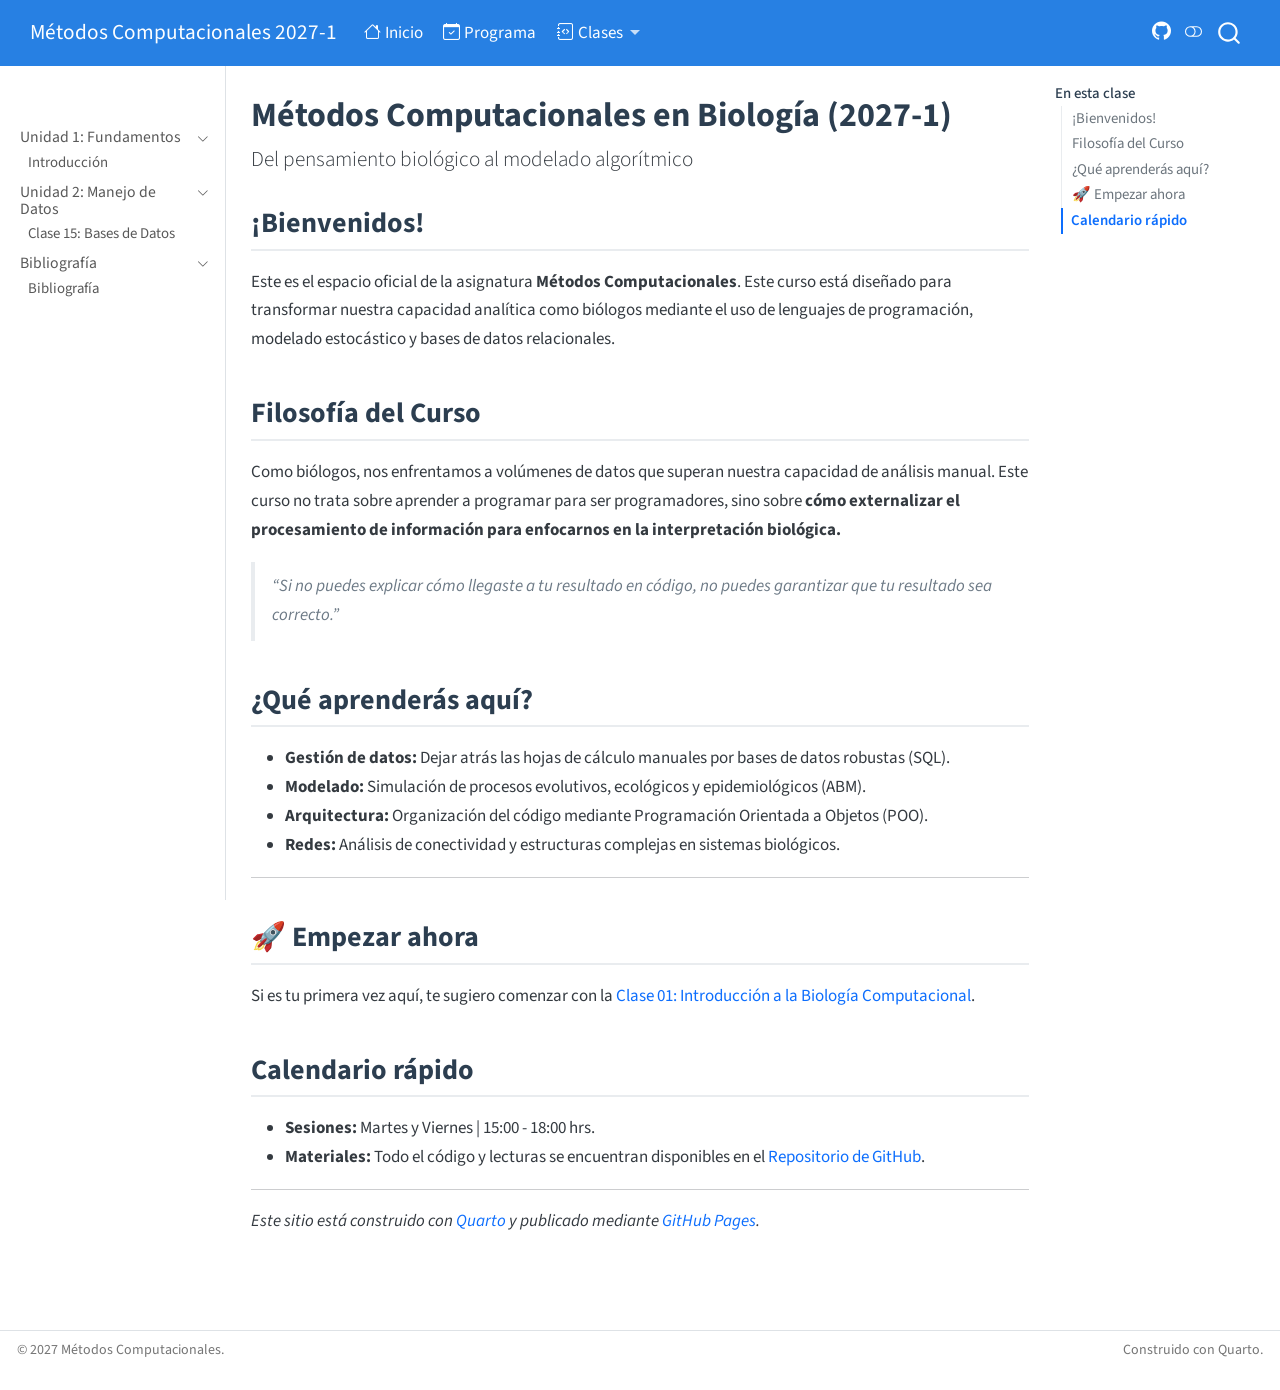
==== commit 98aa0014: "Bases" ====
--- a/docs/index.html
+++ b/docs/index.html
@@ -284,7 +284,7 @@
 </ul>
             <ul class="navbar-nav navbar-nav-scroll ms-auto">
   <li class="nav-item compact">
-    <a class="nav-link" href="https://github.com/tu-usuario/Metodos_Computacionales_2027_1"> <i class="bi bi-github" role="img" aria-label="GitHub">
+    <a class="nav-link" href="https://github.com/tu-alssandrohrnandz/Metodos_Computacionales_2027_1"> <i class="bi bi-github" role="img" aria-label="GitHub">
 </i> 
 <span class="menu-text"></span></a>
   </li>  
@@ -354,6 +354,23 @@
 </li>
       </ul>
   </li>
+        <li class="sidebar-item sidebar-item-section">
+      <div class="sidebar-item-container"> 
+            <a class="sidebar-item-text sidebar-link text-start" data-bs-toggle="collapse" data-bs-target="#quarto-sidebar-section-3" role="navigation" aria-expanded="true">
+ <span class="menu-text">Bibliografía</span></a>
+          <a class="sidebar-item-toggle text-start" data-bs-toggle="collapse" data-bs-target="#quarto-sidebar-section-3" role="navigation" aria-expanded="true" aria-label="Toggle section">
+            <i class="bi bi-chevron-right ms-2"></i>
+          </a> 
+      </div>
+      <ul id="quarto-sidebar-section-3" class="collapse list-unstyled sidebar-section depth1 show">  
+          <li class="sidebar-item">
+  <div class="sidebar-item-container"> 
+  <a href="./Referencias.bib" class="sidebar-item-text sidebar-link">
+ <span class="menu-text">Bibliografía</span></a>
+  </div>
+</li>
+      </ul>
+  </li>
     </ul>
     </div>
 </nav>
@@ -520,7 +537,7 @@
     }
       var localhostRegex = new RegExp(/^(?:http|https):\/\/localhost\:?[0-9]*\//);
       var mailtoRegex = new RegExp(/^mailto:/);
-        var filterRegex = new RegExp("https:\/\/tu-usuario\.github\.io\/Metodos_Computacionales_2027_1");
+        var filterRegex = new RegExp("https:\/\/alssandrohrnandz\.github\.io\/Metodos_Computacionales_2027_1");
       var isInternal = (href) => {
           return filterRegex.test(href) || localhostRegex.test(href) || mailtoRegex.test(href);
       }
